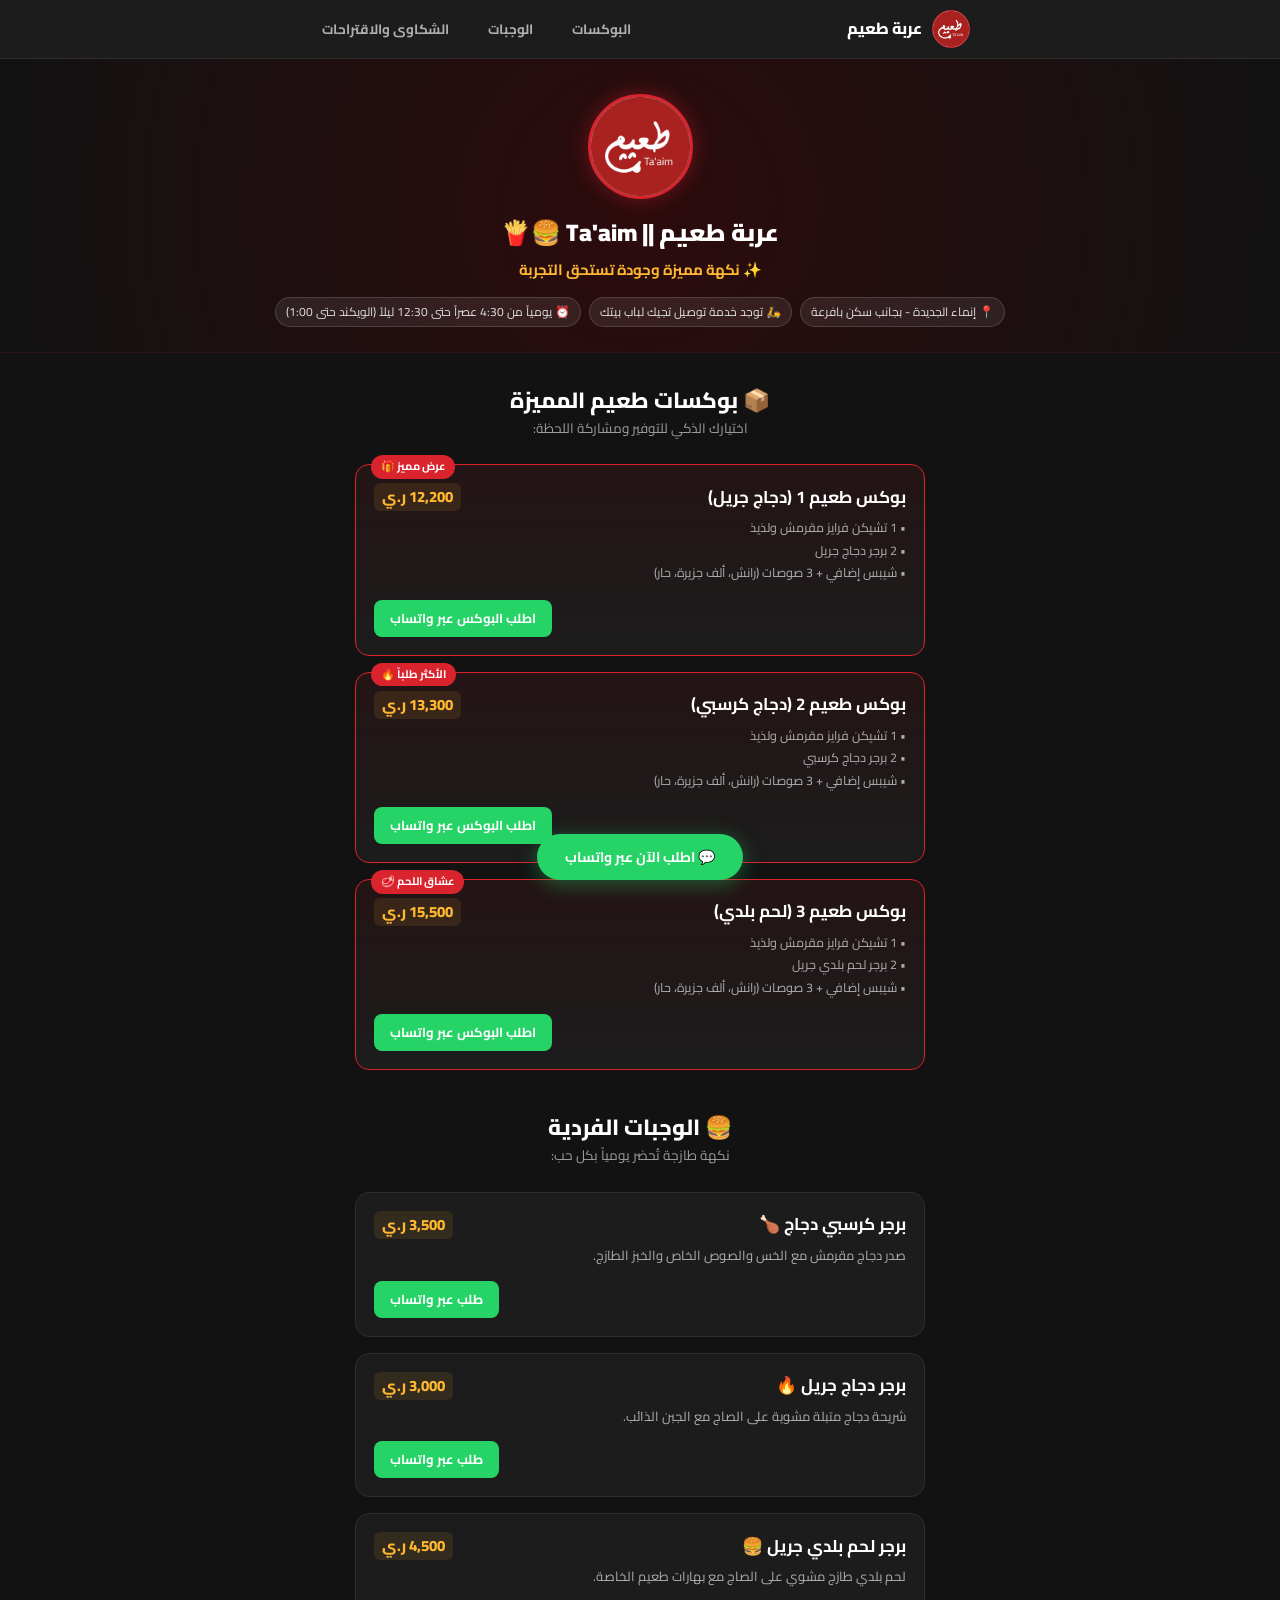
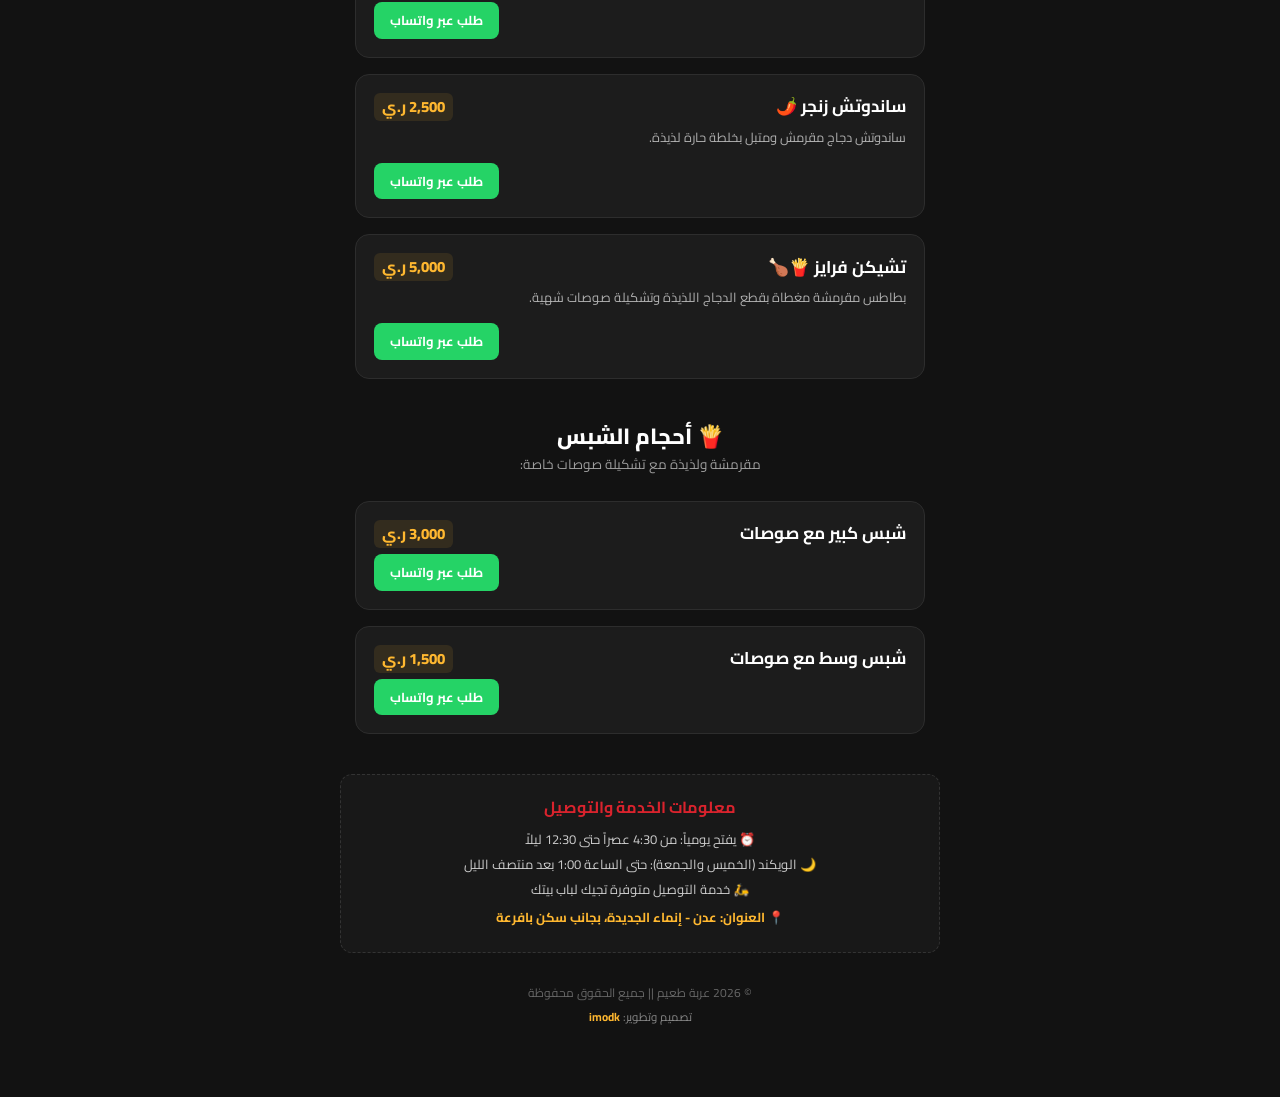
==== index.html @ 8aa65769 "Add files via upload" ====
<!DOCTYPE html>
<html dir="rtl" lang="ar">
<head>
    <meta charset="UTF-8">
    <meta name="viewport" content="width=device-width, initial-scale=1.0">
    <title>منيو عربة طعيم || Ta'aim</title>
    <link rel="preconnect" href="https://fonts.googleapis.com">
    <link rel="preconnect" href="https://fonts.gstatic.com" crossorigin>
    <link href="https://fonts.googleapis.com/css2?family=Cairo:wght@400;600;700;800;900&display=swap" rel="stylesheet">
    <link rel="stylesheet" href="ta'aim.css">
</head>
<body>

    <nav class="navbar">
        <div class="nav-container">
            <div class="brand">
                <img src="taaim.jpeg" alt="شعار عربة طعيم" class="nav-logo">
                <span class="brand-name">عربة طعيم</span>
            </div>
            <ul class="nav-links">
                <li><a href="#boxes">البوكسات</a></li>
                <li><a href="#meals">الوجبات</a></li>
                <li><a href="feedback.html">الشكاوى والاقتراحات</a></li>
            </ul>
        </div>
    </nav>

    <header class="header">
        <div class="logo-box">
            <img src="taaim.jpeg" alt="شعار عربة طعيم" class="logo">
        </div>
        <h1>عربة طعيم || Ta'aim 🍔🍟</h1>
        <p class="slogan">✨ نكهة مميزة وجودة تستحق التجربة</p>

        <div class="info-badges">
            <span class="badge">📍 إنماء الجديدة - بجانب سكن بافرعة</span>
            <span class="badge">🛵 توجد خدمة توصيل تجيك لباب بيتك</span>
            <span class="badge">⏰ يومياً من 4:30 عصراً حتى 12:30 ليلاً (الويكند حتى 1:00)</span>
        </div>
    </header>

    <main class="menu-container">

        <section id="boxes">
            <h2 class="menu-title">📦 بوكسات طعيم المميزة</h2>
            <p class="menu-subtitle">اختيارك الذكي للتوفير ومشاركة اللحظة:</p>

            <div class="food-card featured">
                <div class="card-badge">عرض مميز 🎁</div>
                <div class="food-info">
                    <div class="food-header">
                        <h3>بوكس طعيم 1 (دجاج جريل)</h3>
                        <span class="price">12,200 ر.ي</span>
                    </div>
                    <p class="box-items">
                        • 1 تشيكن فرايز مقرمش ولذيذ<br>
                        • 2 برجر دجاج جريل<br>
                        • شيبس إضافي + 3 صوصات (رانش، ألف جزيرة، حار)
                    </p>
                    <div class="card-bottom">
                        <a href="https://wa.me/967773941294?text=السلام%20عليكم،%20حاب%20اطلب%20بوكس%20طعيم%201" target="_blank" class="btn-order">
                            اطلب البوكس عبر واتساب
                        </a>
                    </div>
                </div>
            </div>

            <div class="food-card featured">
                <div class="card-badge">الأكثر طلباً 🔥</div>
                <div class="food-info">
                    <div class="food-header">
                        <h3>بوكس طعيم 2 (دجاج كرسبي)</h3>
                        <span class="price">13,300 ر.ي</span>
                    </div>
                    <p class="box-items">
                        • 1 تشيكن فرايز مقرمش ولذيذ<br>
                        • 2 برجر دجاج كرسبي<br>
                        • شيبس إضافي + 3 صوصات (رانش، ألف جزيرة، حار)
                    </p>
                    <div class="card-bottom">
                        <a href="https://wa.me/967773941294?text=السلام%20عليكم،%20حاب%20اطلب%20بوكس%20طعيم%202" target="_blank" class="btn-order">
                            اطلب البوكس عبر واتساب
                        </a>
                    </div>
                </div>
            </div>

            <div class="food-card featured">
                <div class="card-badge">عشاق اللحم 🥩</div>
                <div class="food-info">
                    <div class="food-header">
                        <h3>بوكس طعيم 3 (لحم بلدي)</h3>
                        <span class="price">15,500 ر.ي</span>
                    </div>
                    <p class="box-items">
                        • 1 تشيكن فرايز مقرمش ولذيذ<br>
                        • 2 برجر لحم بلدي جريل<br>
                        • شيبس إضافي + 3 صوصات (رانش، ألف جزيرة، حار)
                    </p>
                    <div class="card-bottom">
                        <a href="https://wa.me/967773941294?text=السلام%20عليكم،%20حاب%20اطلب%20بوكس%20طعيم%203" target="_blank" class="btn-order">
                            اطلب البوكس عبر واتساب
                        </a>
                    </div>
                </div>
            </div>
        </section>

        <section id="meals" style="margin-top: 40px;">
            <h2 class="menu-title">🍔 الوجبات الفردية</h2>
            <p class="menu-subtitle">نكهة طازجة تُحضر يومياً بكل حب:</p>

            <div class="food-card">
                <div class="food-info">
                    <div class="food-header">
                        <h3>برجر كرسبي دجاج 🍗</h3>
                        <span class="price">3,500 ر.ي</span>
                    </div>
                    <p>صدر دجاج مقرمش مع الخس والصوص الخاص والخبز الطازج.</p>
                    <div class="card-bottom">
                        <a href="https://wa.me/967773941294?text=السلام%20عليكم،%20حاب%20اطلب%20برجر%20كرسبي%20دجاج" target="_blank" class="btn-order">
                            طلب عبر واتساب
                        </a>
                    </div>
                </div>
            </div>

            <div class="food-card">
                <div class="food-info">
                    <div class="food-header">
                        <h3>برجر دجاج جريل 🔥</h3>
                        <span class="price">3,000 ر.ي</span>
                    </div>
                    <p>شريحة دجاج متبلة مشوية على الصاج مع الجبن الذائب.</p>
                    <div class="card-bottom">
                        <a href="https://wa.me/967773941294?text=السلام%20عليكم،%20حاب%20اطلب%20برجر%20دجاج%20جريل" target="_blank" class="btn-order">
                            طلب عبر واتساب
                        </a>
                    </div>
                </div>
            </div>

            <div class="food-card">
                <div class="food-info">
                    <div class="food-header">
                        <h3>برجر لحم بلدي جريل 🍔</h3>
                        <span class="price">4,500 ر.ي</span>
                    </div>
                    <p>لحم بلدي طازج مشوي على الصاج مع بهارات طعيم الخاصة.</p>
                    <div class="card-bottom">
                        <a href="https://wa.me/967773941294?text=السلام%20عليكم،%20حاب%20اطلب%20برجر%20لحم%20بلدي%20جريل" target="_blank" class="btn-order">
                            طلب عبر واتساب
                        </a>
                    </div>
                </div>
            </div>

            <div class="food-card">
                <div class="food-info">
                    <div class="food-header">
                        <h3>ساندوتش زنجر 🌶️</h3>
                        <span class="price">2,500 ر.ي</span>
                    </div>
                    <p>ساندوتش دجاج مقرمش ومتبل بخلطة حارة لذيذة.</p>
                    <div class="card-bottom">
                        <a href="https://wa.me/967773941294?text=السلام%20عليكم،%20حاب%20اطلب%20ساندوتش%20زنجر" target="_blank" class="btn-order">
                            طلب عبر واتساب
                        </a>
                    </div>
                </div>
            </div>

            <div class="food-card">
                <div class="food-info">
                    <div class="food-header">
                        <h3>تشيكن فرايز 🍟🍗</h3>
                        <span class="price">5,000 ر.ي</span>
                    </div>
                    <p>بطاطس مقرمشة مغطاة بقطع الدجاج اللذيذة وتشكيلة صوصات شهية.</p>
                    <div class="card-bottom">
                        <a href="https://wa.me/967773941294?text=السلام%20عليكم،%20حاب%20اطلب%20تشيكن%20فرايز" target="_blank" class="btn-order">
                            طلب عبر واتساب
                        </a>
                    </div>
                </div>
            </div>
        </section>

        <section id="fries" style="margin-top: 40px;">
            <h2 class="menu-title">🍟 أحجام الشبس</h2>
            <p class="menu-subtitle">مقرمشة ولذيذة مع تشكيلة صوصات خاصة:</p>

            <div class="food-card">
                <div class="food-info">
                    <div class="food-header">
                        <h3>شبس كبير مع صوصات</h3>
                        <span class="price">3,000 ر.ي</span>
                    </div>
                    <div class="card-bottom">
                        <a href="https://wa.me/967773941294?text=السلام%20عليكم،%20حاب%20اطلب%20شبس%20كبير%20مع%20صوصات" target="_blank" class="btn-order">
                            طلب عبر واتساب
                        </a>
                    </div>
                </div>
            </div>

            <div class="food-card">
                <div class="food-info">
                    <div class="food-header">
                        <h3>شبس وسط مع صوصات</h3>
                        <span class="price">1,500 ر.ي</span>
                    </div>
                    <div class="card-bottom">
                        <a href="https://wa.me/967773941294?text=السلام%20عليكم،%20حاب%20اطلب%20شبس%20وسط%20مع%20صوصات" target="_blank" class="btn-order">
                            طلب عبر واتساب
                        </a>
                    </div>
                </div>
            </div>
        </section>

    </main>

    <section class="timing-section">
        <h3>معلومات الخدمة والتوصيل</h3>
        <p>⏰ يفتح يومياً: من 4:30 عصراً حتى 12:30 ليلاً</p>
        <p>🌙 الويكند (الخميس والجمعة): حتى الساعة 1:00 بعد منتصف الليل</p>
        <p>🛵 خدمة التوصيل متوفرة تجيك لباب بيتك</p>
        <p class="location-txt">📍 العنوان: عدن - إنماء الجديدة، بجانب سكن بافرعة</p>
    </section>

    <footer>
        <p>© 2026 عربة طعيم || جميع الحقوق محفوظة</p>
        <p class="dev-credits">
            تصميم وتطوير: <a href="https://i-modk.github.io/my-website/" target="_blank">imodk</a>
        </p>
    </footer>

    <a href="https://wa.me/967773941294?text=السلام%20عليكم%20عربة%20طعيم،%20حاب%20اطلب" class="floating-btn" target="_blank">
        💬 اطلب الآن عبر واتساب
    </a>

</body>
</html>
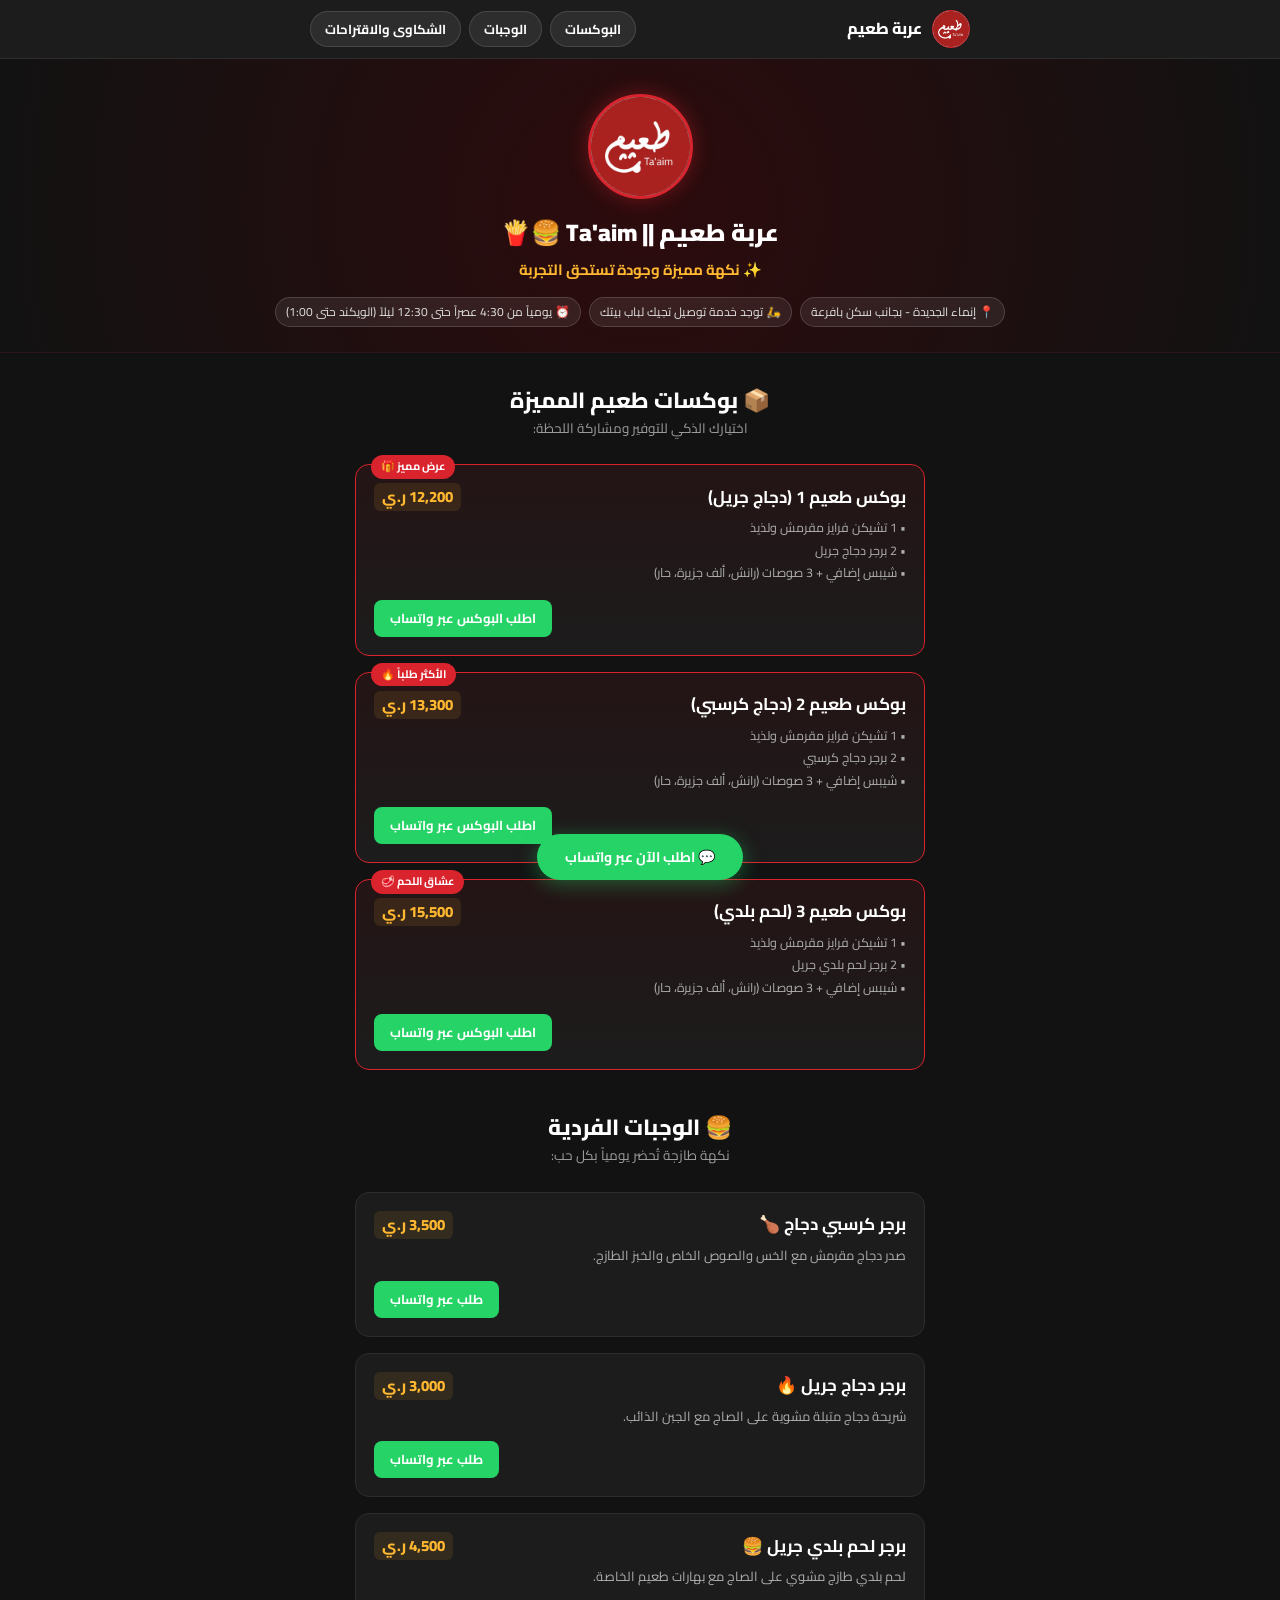
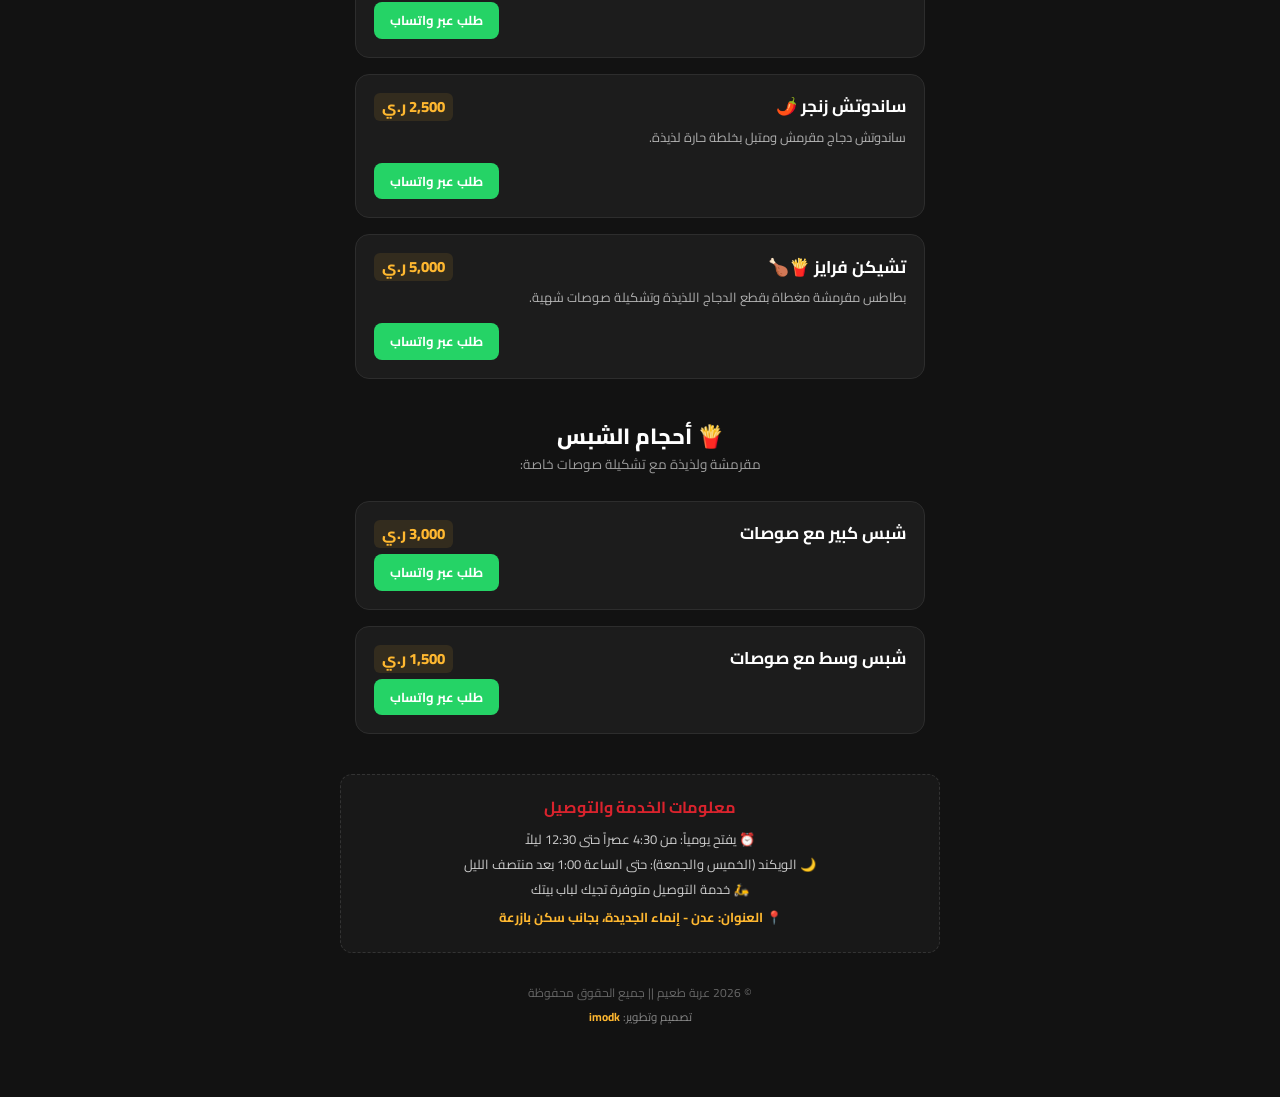
==== commit f919086a: "Update index.html" ====
--- a/index.html
+++ b/index.html
@@ -226,7 +226,7 @@
         <p>⏰ يفتح يومياً: من 4:30 عصراً حتى 12:30 ليلاً</p>
         <p>🌙 الويكند (الخميس والجمعة): حتى الساعة 1:00 بعد منتصف الليل</p>
         <p>🛵 خدمة التوصيل متوفرة تجيك لباب بيتك</p>
-        <p class="location-txt">📍 العنوان: عدن - إنماء الجديدة، بجانب سكن بافرعة</p>
+        <p class="location-txt">📍 العنوان: عدن - إنماء الجديدة، بجانب سكن بازرعة</p>
     </section>
 
     <footer>
@@ -241,4 +241,4 @@
     </a>
 
 </body>
-</html>+</html>
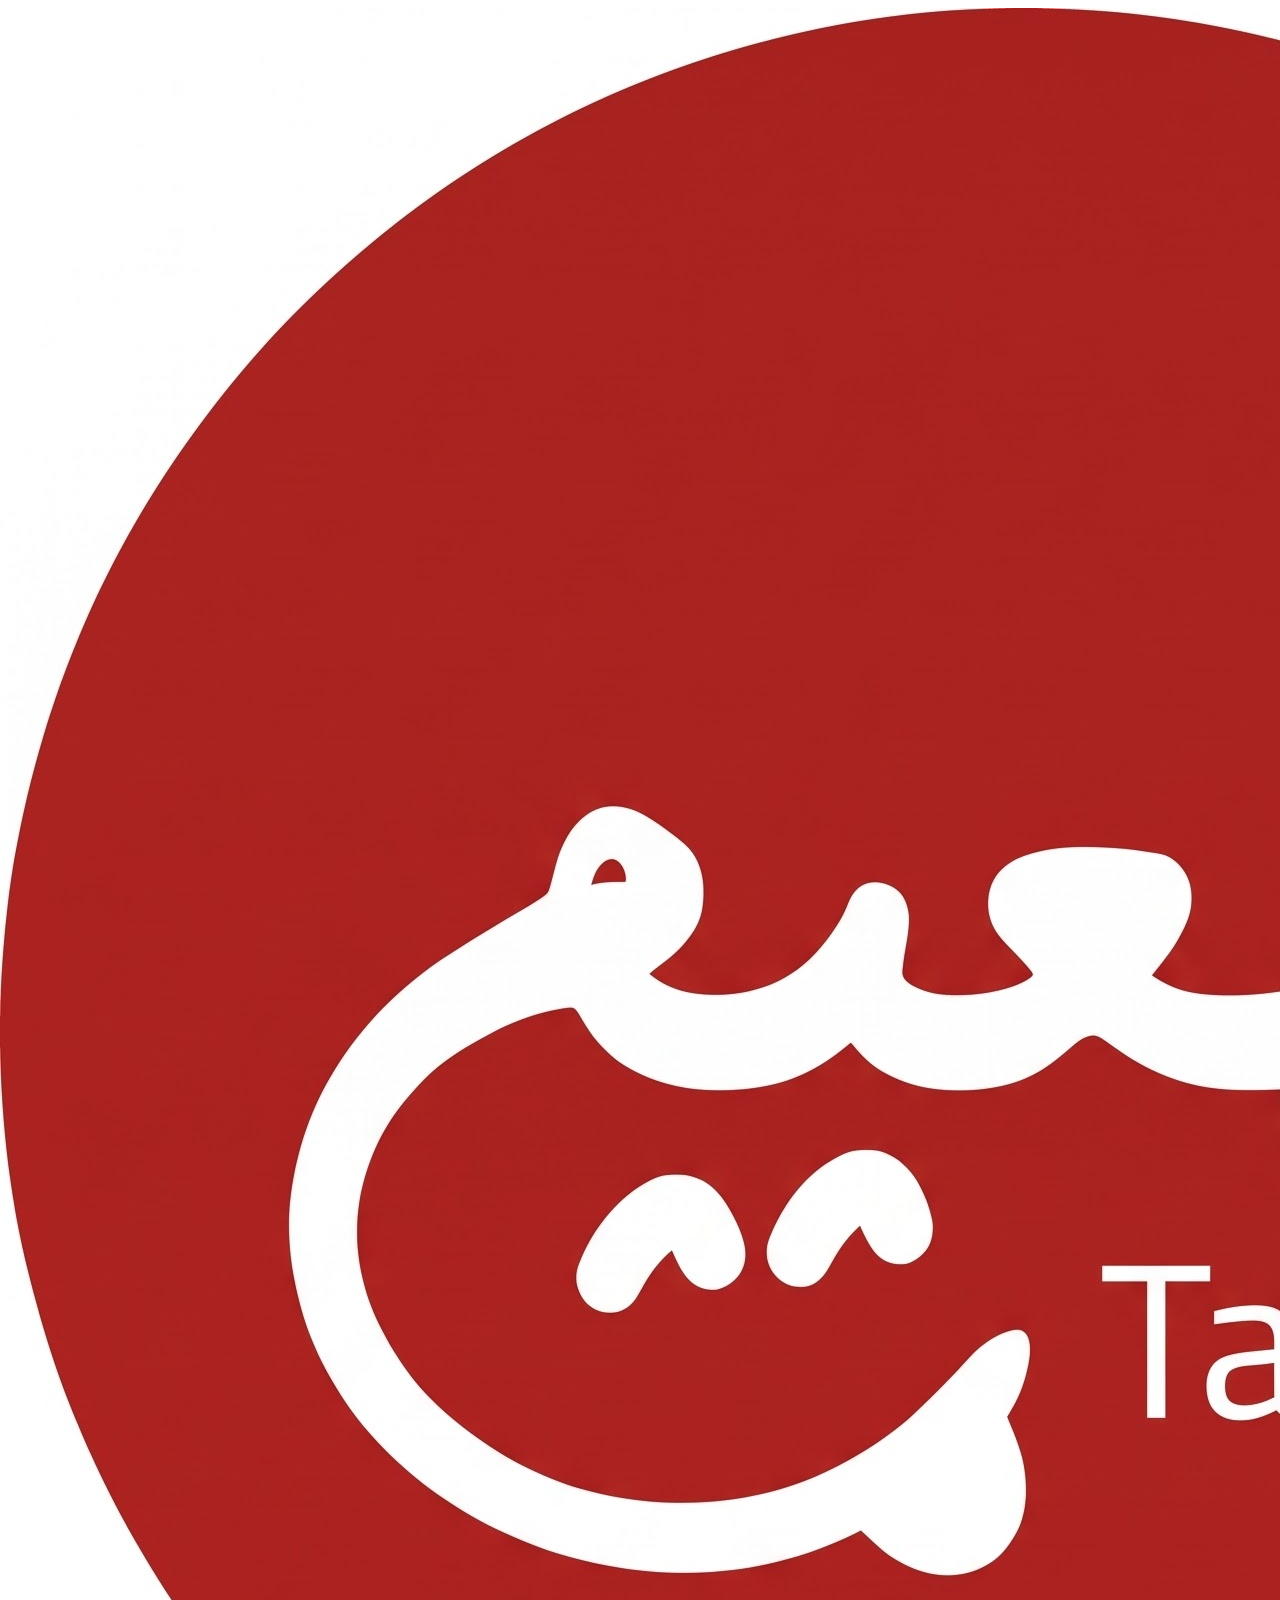
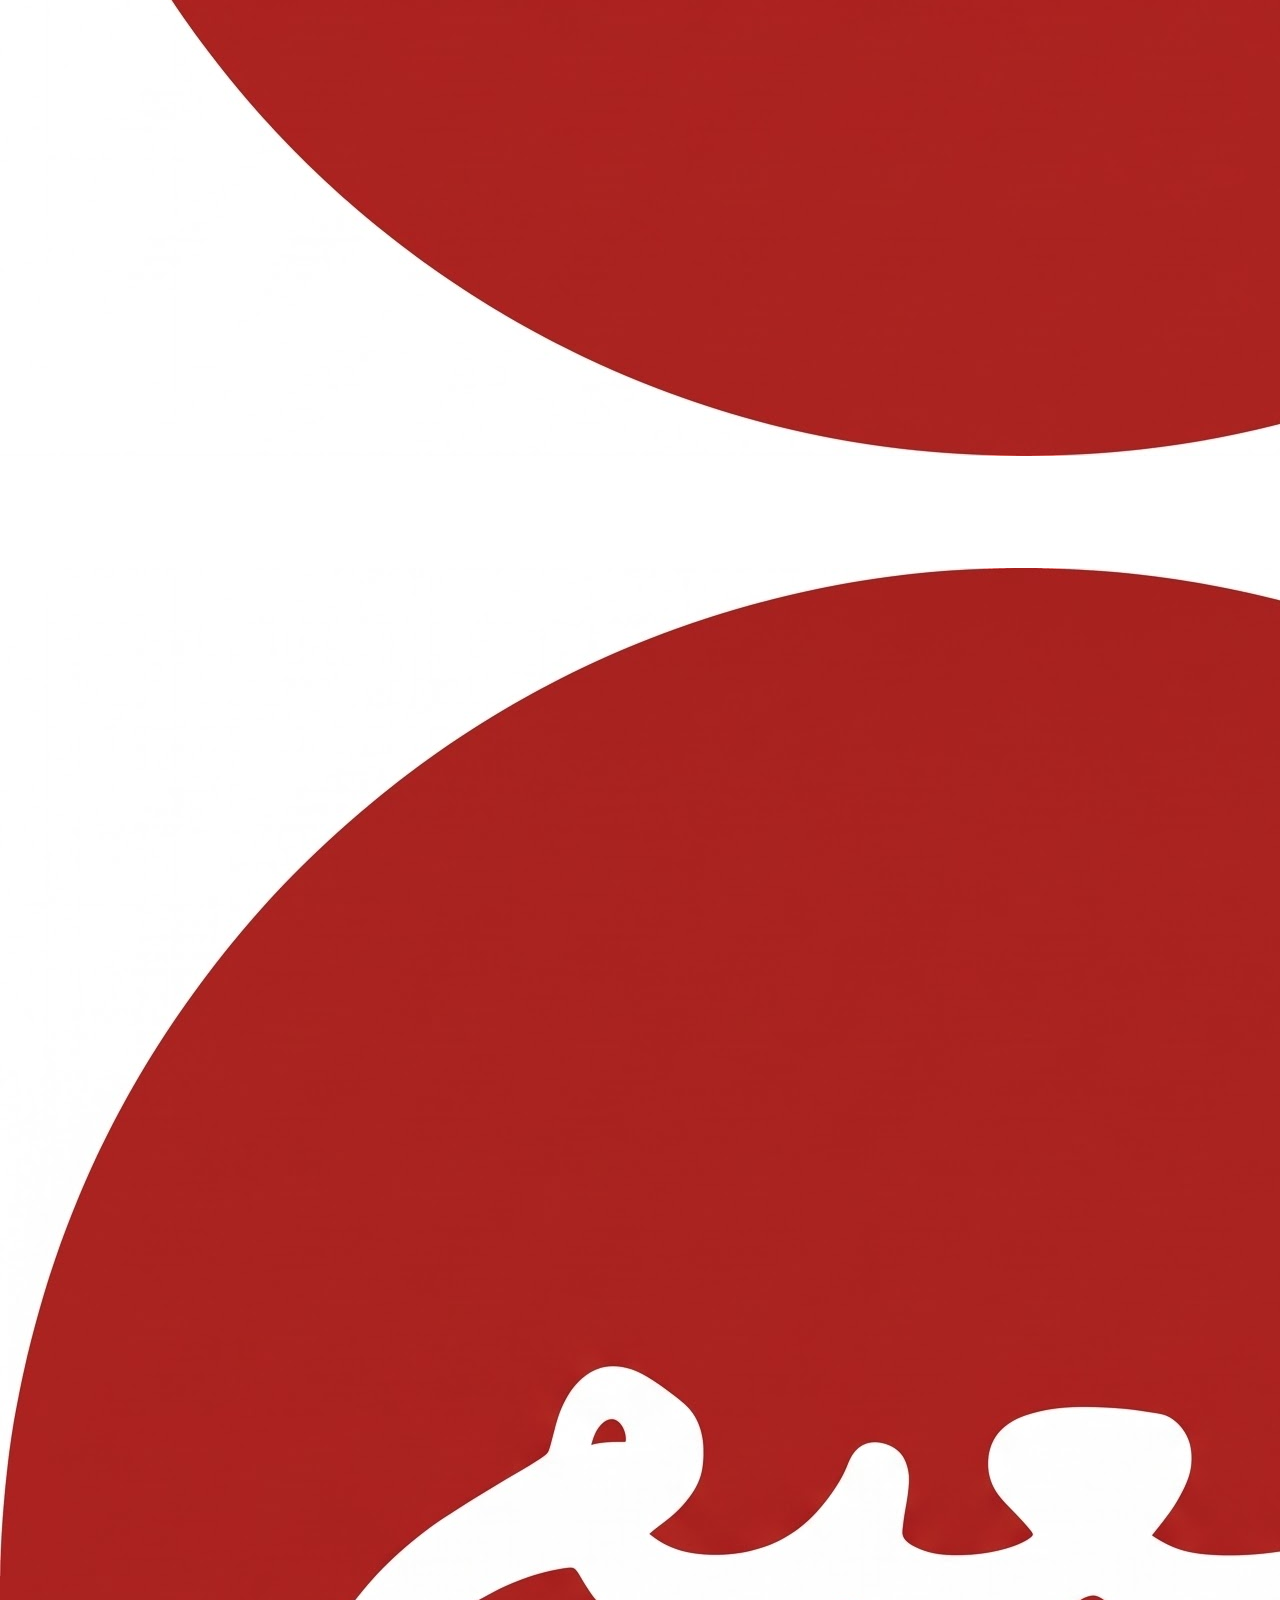
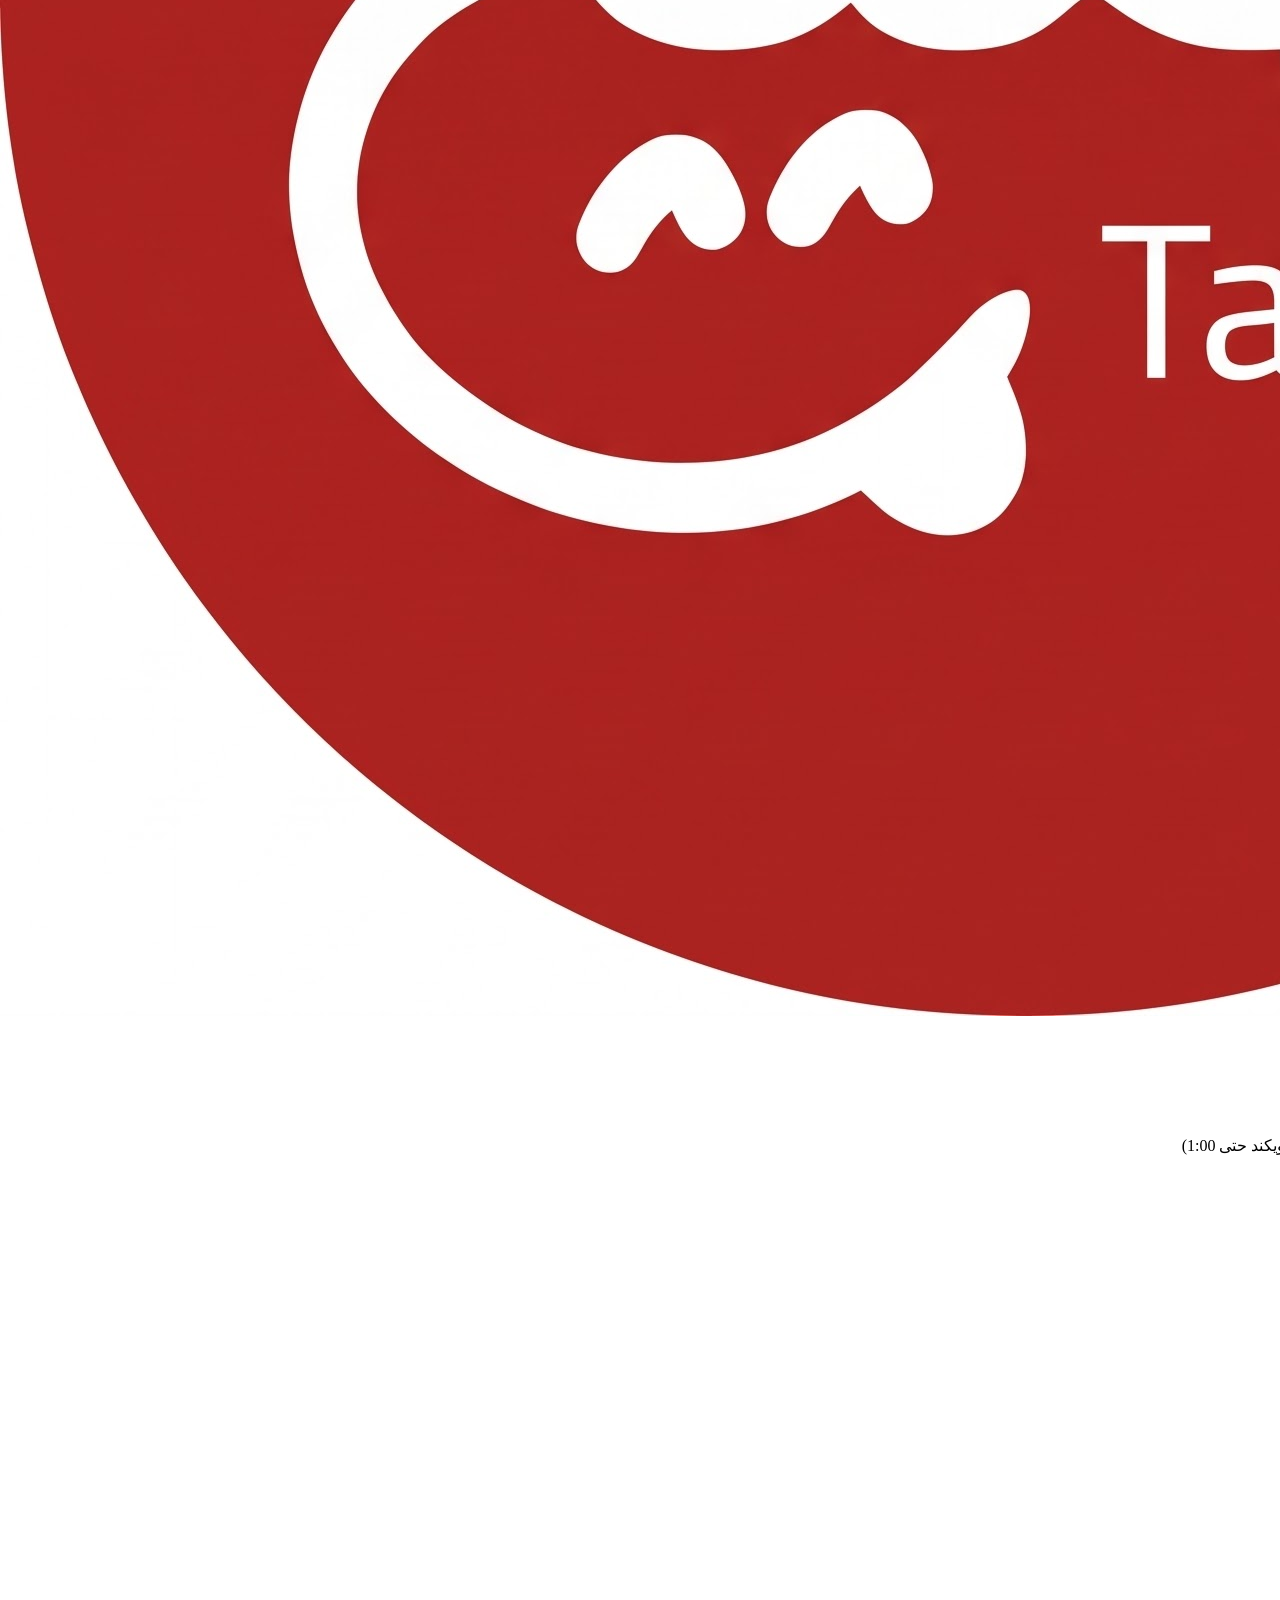
==== commit 5c75d194: "Update index.html" ====
--- a/index.html
+++ b/index.html
@@ -3,11 +3,17 @@
 <head>
     <meta charset="UTF-8">
     <meta name="viewport" content="width=device-width, initial-scale=1.0">
-    <title>منيو عربة طعيم || Ta'aim</title>
+
+    <title>منيو عربة طعيم عدن || Ta'aim Menu - الأسعار والطلب عبر واتساب</title>
+    
+    <meta name="keywords" content="طعيم, عربة طعيم, منيو طعيم, طعيم عدن, برجر طعيم, وجبات طعيم انماء, مطاعم عدن">
+
+    <meta name="description" content="تصفح منيو وأسعار عربة طعيم في إنماء عدن. بوكسات طعيم المميزة، برجر اللحم والدجاج، وخدمة التوصيل والطلب المباشر عبر واتساب.">
+
     <link rel="preconnect" href="https://fonts.googleapis.com">
     <link rel="preconnect" href="https://fonts.gstatic.com" crossorigin>
     <link href="https://fonts.googleapis.com/css2?family=Cairo:wght@400;600;700;800;900&display=swap" rel="stylesheet">
-    <link rel="stylesheet" href="ta'aim.css">
+    <link rel="stylesheet" href="style.css">
 </head>
 <body>
 
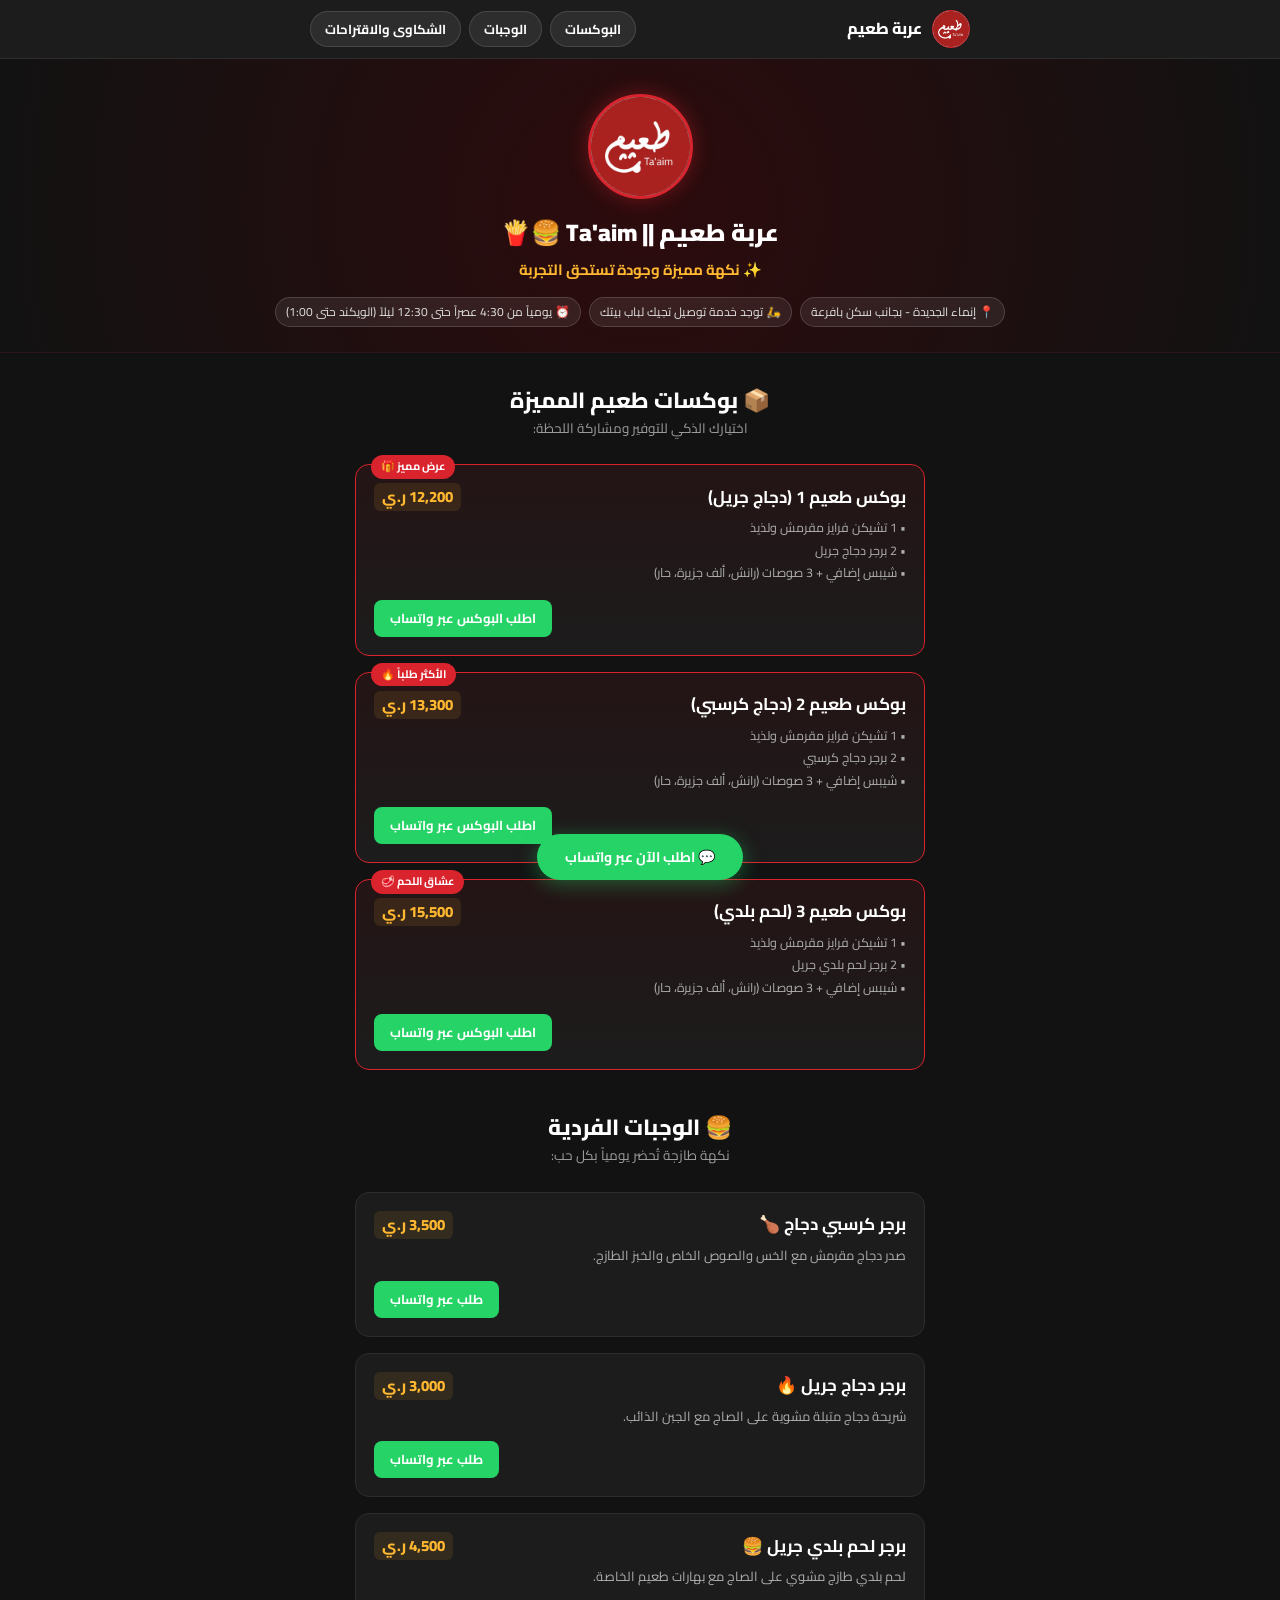
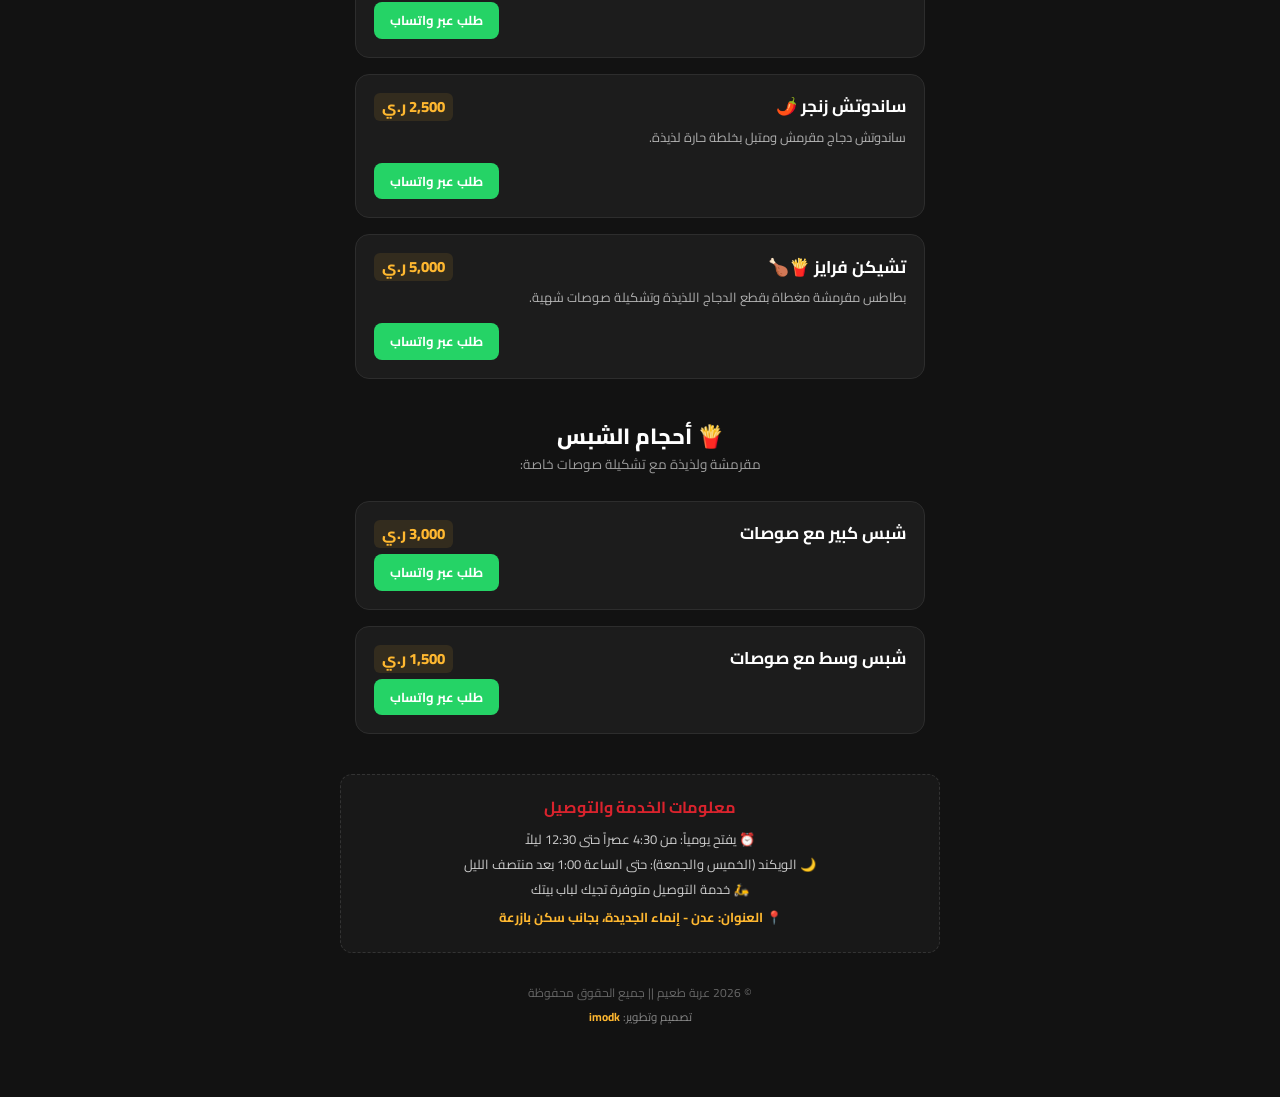
==== commit 2770bc67: "Update index.html" ====
--- a/index.html
+++ b/index.html
@@ -13,7 +13,7 @@
     <link rel="preconnect" href="https://fonts.googleapis.com">
     <link rel="preconnect" href="https://fonts.gstatic.com" crossorigin>
     <link href="https://fonts.googleapis.com/css2?family=Cairo:wght@400;600;700;800;900&display=swap" rel="stylesheet">
-    <link rel="stylesheet" href="style.css">
+    <link rel="stylesheet" href="ta'aim.css">
 </head>
 <body>
 
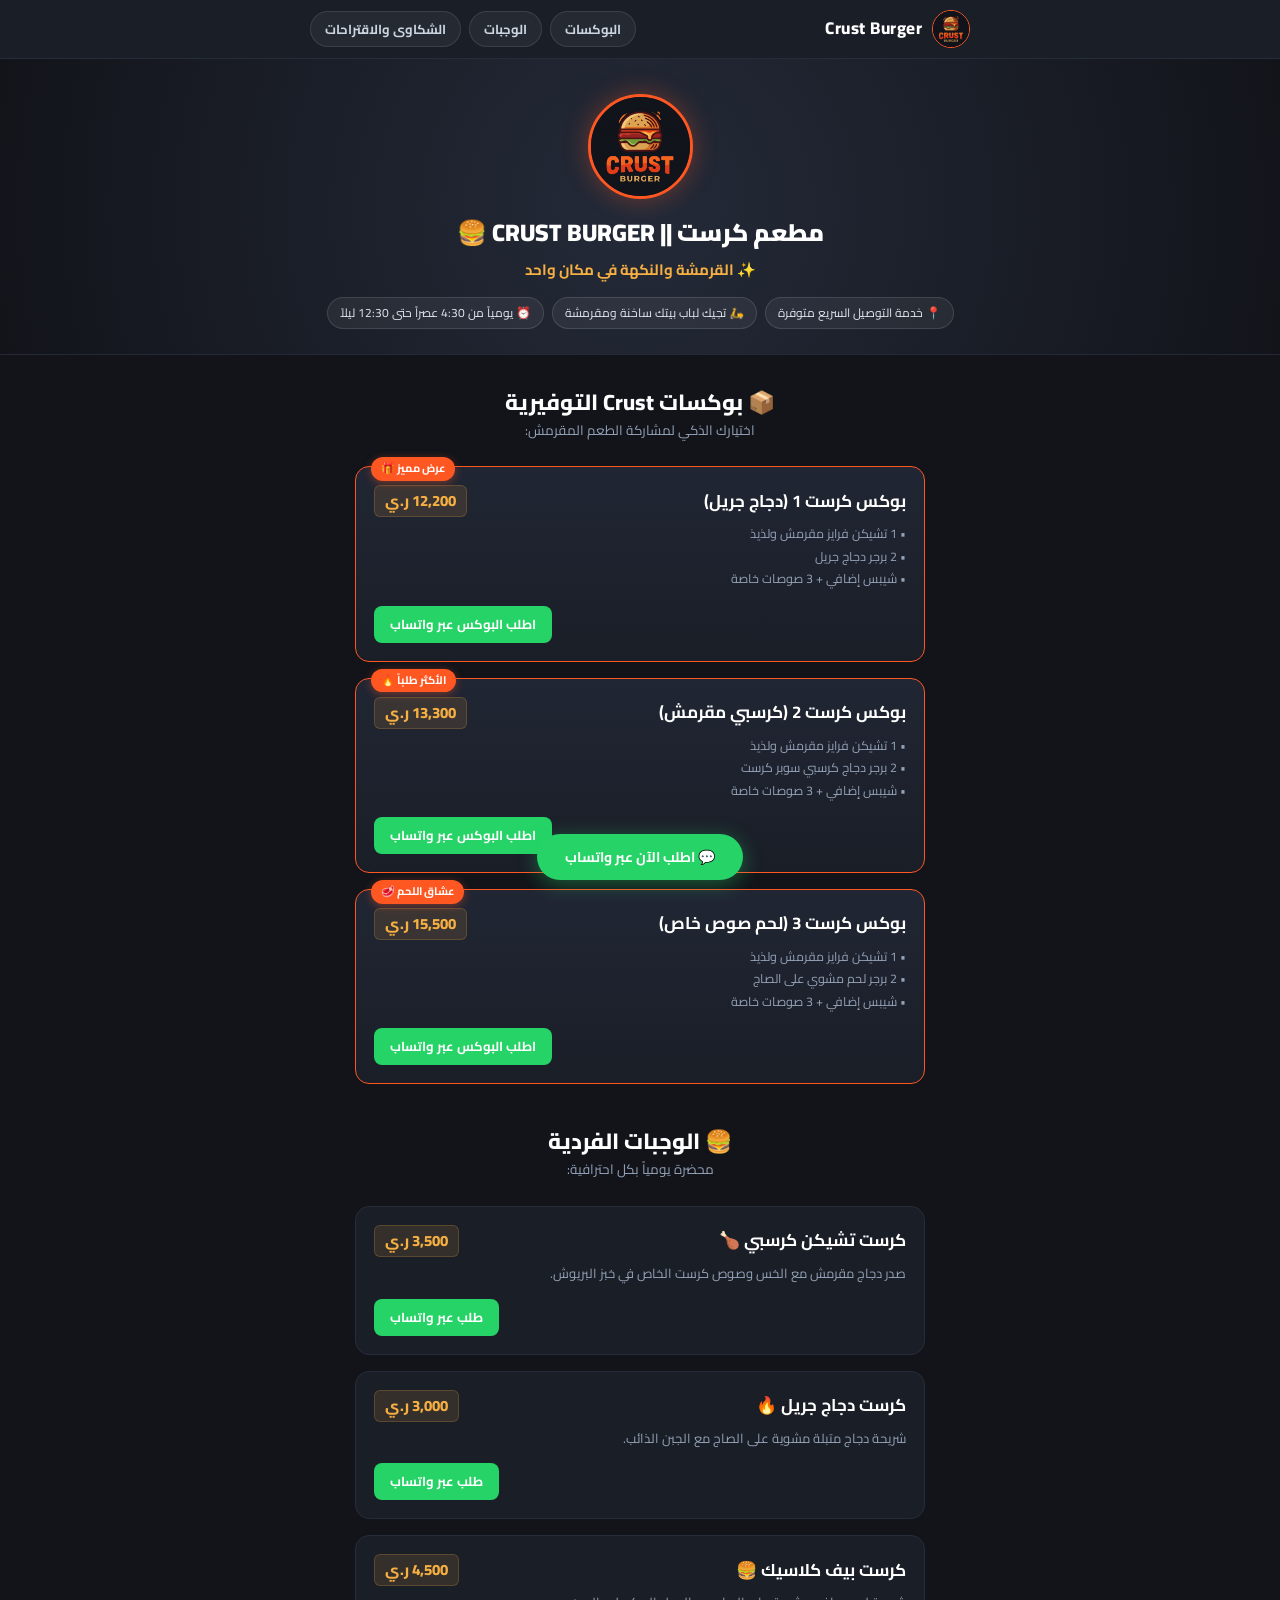
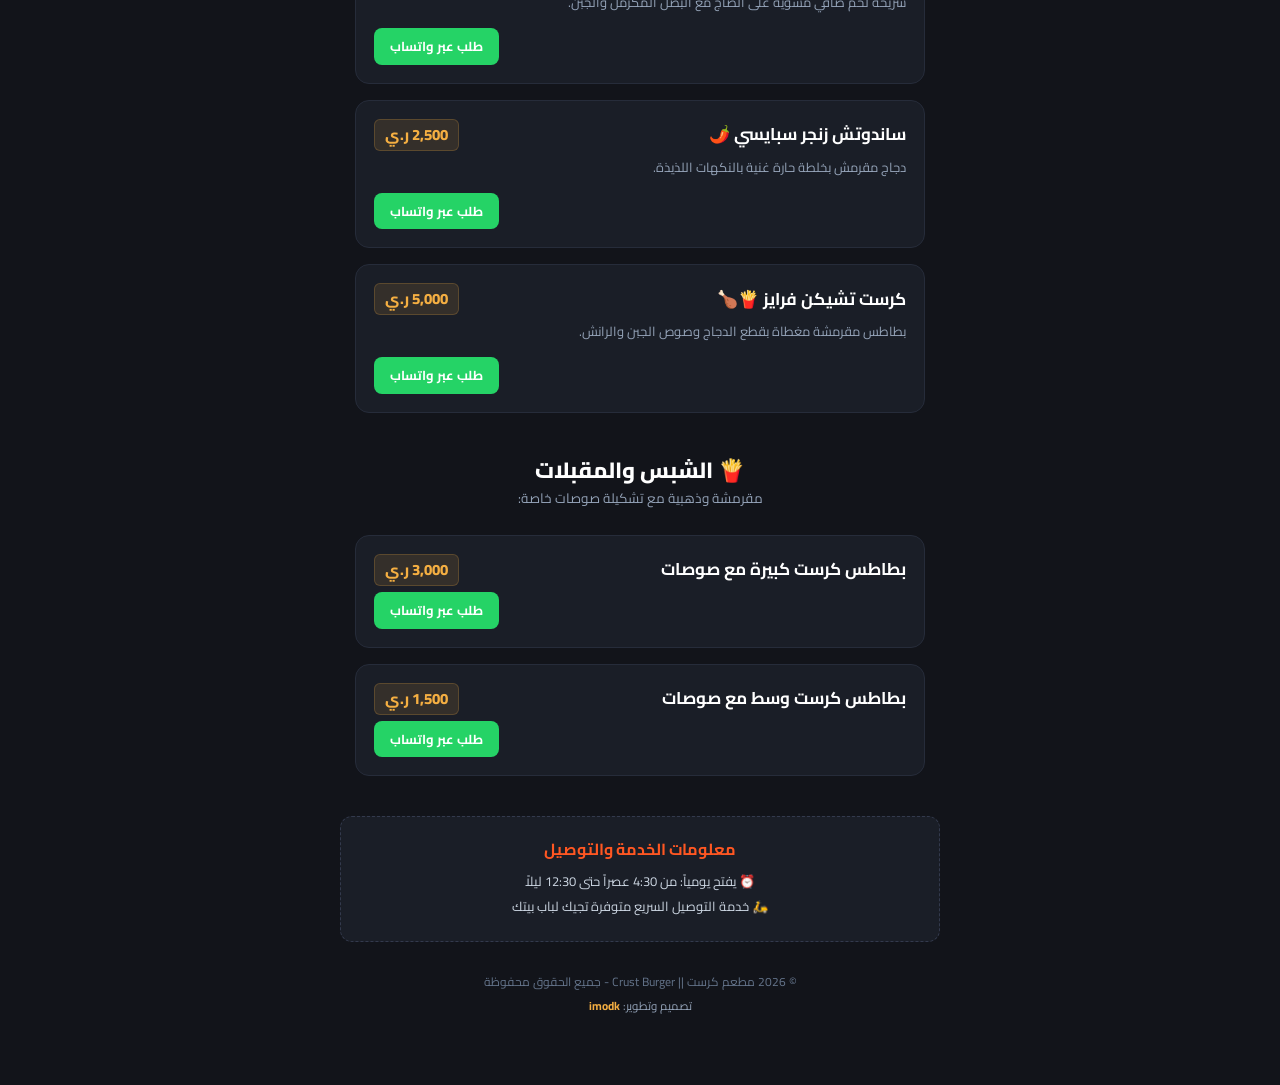
==== commit 77b036a1: "Add files via upload" ====
--- a/index.html
+++ b/index.html
@@ -3,13 +3,7 @@
 <head>
     <meta charset="UTF-8">
     <meta name="viewport" content="width=device-width, initial-scale=1.0">
-
-    <title>منيو عربة طعيم عدن || Ta'aim Menu - الأسعار والطلب عبر واتساب</title>
-    
-    <meta name="keywords" content="طعيم, عربة طعيم, منيو طعيم, طعيم عدن, برجر طعيم, وجبات طعيم انماء, مطاعم عدن">
-
-    <meta name="description" content="تصفح منيو وأسعار عربة طعيم في إنماء عدن. بوكسات طعيم المميزة، برجر اللحم والدجاج، وخدمة التوصيل والطلب المباشر عبر واتساب.">
-
+    <title>مطعم كرست برجر || Crust Burger</title>
     <link rel="preconnect" href="https://fonts.googleapis.com">
     <link rel="preconnect" href="https://fonts.gstatic.com" crossorigin>
     <link href="https://fonts.googleapis.com/css2?family=Cairo:wght@400;600;700;800;900&display=swap" rel="stylesheet">
@@ -20,8 +14,8 @@
     <nav class="navbar">
         <div class="nav-container">
             <div class="brand">
-                <img src="taaim.jpeg" alt="شعار عربة طعيم" class="nav-logo">
-                <span class="brand-name">عربة طعيم</span>
+                <img src="crust.jpeg" alt="شعار كرست برجر" class="nav-logo">
+                <span class="brand-name">Crust Burger</span>
             </div>
             <ul class="nav-links">
                 <li><a href="#boxes">البوكسات</a></li>
@@ -33,38 +27,38 @@
 
     <header class="header">
         <div class="logo-box">
-            <img src="taaim.jpeg" alt="شعار عربة طعيم" class="logo">
+            <img src="crust.jpeg" alt="شعار كرست برجر" class="logo">
         </div>
-        <h1>عربة طعيم || Ta'aim 🍔🍟</h1>
-        <p class="slogan">✨ نكهة مميزة وجودة تستحق التجربة</p>
+        <h1>مطعم كرست || CRUST BURGER 🍔</h1>
+        <p class="slogan">✨ القرمشة والنكهة في مكان واحد</p>
 
         <div class="info-badges">
-            <span class="badge">📍 إنماء الجديدة - بجانب سكن بافرعة</span>
-            <span class="badge">🛵 توجد خدمة توصيل تجيك لباب بيتك</span>
-            <span class="badge">⏰ يومياً من 4:30 عصراً حتى 12:30 ليلاً (الويكند حتى 1:00)</span>
+            <span class="badge">📍 خدمة التوصيل السريع متوفرة</span>
+            <span class="badge">🛵 تجيك لباب بيتك ساخنة ومقرمشة</span>
+            <span class="badge">⏰ يومياً من 4:30 عصراً حتى 12:30 ليلاً</span>
         </div>
     </header>
 
     <main class="menu-container">
 
         <section id="boxes">
-            <h2 class="menu-title">📦 بوكسات طعيم المميزة</h2>
-            <p class="menu-subtitle">اختيارك الذكي للتوفير ومشاركة اللحظة:</p>
+            <h2 class="menu-title">📦 بوكسات Crust التوفيرية</h2>
+            <p class="menu-subtitle">اختيارك الذكي لمشاركة الطعم المقرمش:</p>
 
             <div class="food-card featured">
                 <div class="card-badge">عرض مميز 🎁</div>
                 <div class="food-info">
                     <div class="food-header">
-                        <h3>بوكس طعيم 1 (دجاج جريل)</h3>
+                        <h3>بوكس كرست 1 (دجاج جريل)</h3>
                         <span class="price">12,200 ر.ي</span>
                     </div>
                     <p class="box-items">
                         • 1 تشيكن فرايز مقرمش ولذيذ<br>
                         • 2 برجر دجاج جريل<br>
-                        • شيبس إضافي + 3 صوصات (رانش، ألف جزيرة، حار)
+                        • شيبس إضافي + 3 صوصات خاصة
                     </p>
                     <div class="card-bottom">
-                        <a href="https://wa.me/967773941294?text=السلام%20عليكم،%20حاب%20اطلب%20بوكس%20طعيم%201" target="_blank" class="btn-order">
+                        <a href="https://wa.me/966553062248?text=السلام%20عليكم،%20حاب%20اطلب%20بوكس%20كرست%201" target="_blank" class="btn-order">
                             اطلب البوكس عبر واتساب
                         </a>
                     </div>
@@ -75,16 +69,16 @@
                 <div class="card-badge">الأكثر طلباً 🔥</div>
                 <div class="food-info">
                     <div class="food-header">
-                        <h3>بوكس طعيم 2 (دجاج كرسبي)</h3>
+                        <h3>بوكس كرست 2 (كرسبي مقرمش)</h3>
                         <span class="price">13,300 ر.ي</span>
                     </div>
                     <p class="box-items">
                         • 1 تشيكن فرايز مقرمش ولذيذ<br>
-                        • 2 برجر دجاج كرسبي<br>
-                        • شيبس إضافي + 3 صوصات (رانش، ألف جزيرة، حار)
+                        • 2 برجر دجاج كرسبي سوبر كرست<br>
+                        • شيبس إضافي + 3 صوصات خاصة
                     </p>
                     <div class="card-bottom">
-                        <a href="https://wa.me/967773941294?text=السلام%20عليكم،%20حاب%20اطلب%20بوكس%20طعيم%202" target="_blank" class="btn-order">
+                        <a href="https://wa.me/966553062248?text=السلام%20عليكم،%20حاب%20اطلب%20بوكس%20كرست%202" target="_blank" class="btn-order">
                             اطلب البوكس عبر واتساب
                         </a>
                     </div>
@@ -95,16 +89,16 @@
                 <div class="card-badge">عشاق اللحم 🥩</div>
                 <div class="food-info">
                     <div class="food-header">
-                        <h3>بوكس طعيم 3 (لحم بلدي)</h3>
+                        <h3>بوكس كرست 3 (لحم صوص خاص)</h3>
                         <span class="price">15,500 ر.ي</span>
                     </div>
                     <p class="box-items">
                         • 1 تشيكن فرايز مقرمش ولذيذ<br>
-                        • 2 برجر لحم بلدي جريل<br>
-                        • شيبس إضافي + 3 صوصات (رانش، ألف جزيرة، حار)
+                        • 2 برجر لحم مشوي على الصاج<br>
+                        • شيبس إضافي + 3 صوصات خاصة
                     </p>
                     <div class="card-bottom">
-                        <a href="https://wa.me/967773941294?text=السلام%20عليكم،%20حاب%20اطلب%20بوكس%20طعيم%203" target="_blank" class="btn-order">
+                        <a href="https://wa.me/966553062248?text=السلام%20عليكم،%20حاب%20اطلب%20بوكس%20كرست%203" target="_blank" class="btn-order">
                             اطلب البوكس عبر واتساب
                         </a>
                     </div>
@@ -114,77 +108,77 @@
 
         <section id="meals" style="margin-top: 40px;">
             <h2 class="menu-title">🍔 الوجبات الفردية</h2>
-            <p class="menu-subtitle">نكهة طازجة تُحضر يومياً بكل حب:</p>
-
-            <div class="food-card">
-                <div class="food-info">
-                    <div class="food-header">
-                        <h3>برجر كرسبي دجاج 🍗</h3>
+            <p class="menu-subtitle">محضرة يومياً بكل احترافية:</p>
+
+            <div class="food-card">
+                <div class="food-info">
+                    <div class="food-header">
+                        <h3>كرست تشيكن كرسبي 🍗</h3>
                         <span class="price">3,500 ر.ي</span>
                     </div>
-                    <p>صدر دجاج مقرمش مع الخس والصوص الخاص والخبز الطازج.</p>
-                    <div class="card-bottom">
-                        <a href="https://wa.me/967773941294?text=السلام%20عليكم،%20حاب%20اطلب%20برجر%20كرسبي%20دجاج" target="_blank" class="btn-order">
-                            طلب عبر واتساب
-                        </a>
-                    </div>
-                </div>
-            </div>
-
-            <div class="food-card">
-                <div class="food-info">
-                    <div class="food-header">
-                        <h3>برجر دجاج جريل 🔥</h3>
+                    <p>صدر دجاج مقرمش مع الخس وصوص كرست الخاص في خبز البريوش.</p>
+                    <div class="card-bottom">
+                        <a href="https://wa.me/966553062248?text=السلام%20عليكم،%20حاب%20اطلب%20كرست%20تشيكن%20كرسبي" target="_blank" class="btn-order">
+                            طلب عبر واتساب
+                        </a>
+                    </div>
+                </div>
+            </div>
+
+            <div class="food-card">
+                <div class="food-info">
+                    <div class="food-header">
+                        <h3>كرست دجاج جريل 🔥</h3>
                         <span class="price">3,000 ر.ي</span>
                     </div>
                     <p>شريحة دجاج متبلة مشوية على الصاج مع الجبن الذائب.</p>
                     <div class="card-bottom">
-                        <a href="https://wa.me/967773941294?text=السلام%20عليكم،%20حاب%20اطلب%20برجر%20دجاج%20جريل" target="_blank" class="btn-order">
-                            طلب عبر واتساب
-                        </a>
-                    </div>
-                </div>
-            </div>
-
-            <div class="food-card">
-                <div class="food-info">
-                    <div class="food-header">
-                        <h3>برجر لحم بلدي جريل 🍔</h3>
+                        <a href="https://wa.me/966553062248?text=السلام%20عليكم،%20حاب%20اطلب%20كرست%20دجاج%20جريل" target="_blank" class="btn-order">
+                            طلب عبر واتساب
+                        </a>
+                    </div>
+                </div>
+            </div>
+
+            <div class="food-card">
+                <div class="food-info">
+                    <div class="food-header">
+                        <h3>كرست بيف كلاسيك 🍔</h3>
                         <span class="price">4,500 ر.ي</span>
                     </div>
-                    <p>لحم بلدي طازج مشوي على الصاج مع بهارات طعيم الخاصة.</p>
-                    <div class="card-bottom">
-                        <a href="https://wa.me/967773941294?text=السلام%20عليكم،%20حاب%20اطلب%20برجر%20لحم%20بلدي%20جريل" target="_blank" class="btn-order">
-                            طلب عبر واتساب
-                        </a>
-                    </div>
-                </div>
-            </div>
-
-            <div class="food-card">
-                <div class="food-info">
-                    <div class="food-header">
-                        <h3>ساندوتش زنجر 🌶️</h3>
+                    <p>شريحة لحم صافي مشوية على الصاج مع البصل المكرمل والجبن.</p>
+                    <div class="card-bottom">
+                        <a href="https://wa.me/966553062248?text=السلام%20عليكم،%20حاب%20اطلب%20كرست%20بيف%20كلاسيك" target="_blank" class="btn-order">
+                            طلب عبر واتساب
+                        </a>
+                    </div>
+                </div>
+            </div>
+
+            <div class="food-card">
+                <div class="food-info">
+                    <div class="food-header">
+                        <h3>ساندوتش زنجر سبايسي 🌶️</h3>
                         <span class="price">2,500 ر.ي</span>
                     </div>
-                    <p>ساندوتش دجاج مقرمش ومتبل بخلطة حارة لذيذة.</p>
-                    <div class="card-bottom">
-                        <a href="https://wa.me/967773941294?text=السلام%20عليكم،%20حاب%20اطلب%20ساندوتش%20زنجر" target="_blank" class="btn-order">
-                            طلب عبر واتساب
-                        </a>
-                    </div>
-                </div>
-            </div>
-
-            <div class="food-card">
-                <div class="food-info">
-                    <div class="food-header">
-                        <h3>تشيكن فرايز 🍟🍗</h3>
+                    <p>دجاج مقرمش بخلطة حارة غنية بالنكهات اللذيذة.</p>
+                    <div class="card-bottom">
+                        <a href="https://wa.me/966553062248?text=السلام%20عليكم،%20حاب%20اطلب%20ساندوتش%20زنجر%20سبايسي" target="_blank" class="btn-order">
+                            طلب عبر واتساب
+                        </a>
+                    </div>
+                </div>
+            </div>
+
+            <div class="food-card">
+                <div class="food-info">
+                    <div class="food-header">
+                        <h3>كرست تشيكن فرايز 🍟🍗</h3>
                         <span class="price">5,000 ر.ي</span>
                     </div>
-                    <p>بطاطس مقرمشة مغطاة بقطع الدجاج اللذيذة وتشكيلة صوصات شهية.</p>
-                    <div class="card-bottom">
-                        <a href="https://wa.me/967773941294?text=السلام%20عليكم،%20حاب%20اطلب%20تشيكن%20فرايز" target="_blank" class="btn-order">
+                    <p>بطاطس مقرمشة مغطاة بقطع الدجاج وصوص الجبن والرانش.</p>
+                    <div class="card-bottom">
+                        <a href="https://wa.me/966553062248?text=السلام%20عليكم،%20حاب%20اطلب%20كرست%20تشيكن%20فرايز" target="_blank" class="btn-order">
                             طلب عبر واتساب
                         </a>
                     </div>
@@ -193,31 +187,31 @@
         </section>
 
         <section id="fries" style="margin-top: 40px;">
-            <h2 class="menu-title">🍟 أحجام الشبس</h2>
-            <p class="menu-subtitle">مقرمشة ولذيذة مع تشكيلة صوصات خاصة:</p>
-
-            <div class="food-card">
-                <div class="food-info">
-                    <div class="food-header">
-                        <h3>شبس كبير مع صوصات</h3>
+            <h2 class="menu-title">🍟 الشبس والمقبلات</h2>
+            <p class="menu-subtitle">مقرمشة وذهبية مع تشكيلة صوصات خاصة:</p>
+
+            <div class="food-card">
+                <div class="food-info">
+                    <div class="food-header">
+                        <h3>بطاطس كرست كبيرة مع صوصات</h3>
                         <span class="price">3,000 ر.ي</span>
                     </div>
                     <div class="card-bottom">
-                        <a href="https://wa.me/967773941294?text=السلام%20عليكم،%20حاب%20اطلب%20شبس%20كبير%20مع%20صوصات" target="_blank" class="btn-order">
-                            طلب عبر واتساب
-                        </a>
-                    </div>
-                </div>
-            </div>
-
-            <div class="food-card">
-                <div class="food-info">
-                    <div class="food-header">
-                        <h3>شبس وسط مع صوصات</h3>
+                        <a href="https://wa.me/966553062248?text=السلام%20عليكم،%20حاب%20اطلب%20بطاطس%20كرست%20كبيرة" target="_blank" class="btn-order">
+                            طلب عبر واتساب
+                        </a>
+                    </div>
+                </div>
+            </div>
+
+            <div class="food-card">
+                <div class="food-info">
+                    <div class="food-header">
+                        <h3>بطاطس كرست وسط مع صوصات</h3>
                         <span class="price">1,500 ر.ي</span>
                     </div>
                     <div class="card-bottom">
-                        <a href="https://wa.me/967773941294?text=السلام%20عليكم،%20حاب%20اطلب%20شبس%20وسط%20مع%20صوصات" target="_blank" class="btn-order">
+                        <a href="https://wa.me/966553062248?text=السلام%20عليكم،%20حاب%20اطلب%20بطاطس%20كرست%20وسط" target="_blank" class="btn-order">
                             طلب عبر واتساب
                         </a>
                     </div>
@@ -230,21 +224,19 @@
     <section class="timing-section">
         <h3>معلومات الخدمة والتوصيل</h3>
         <p>⏰ يفتح يومياً: من 4:30 عصراً حتى 12:30 ليلاً</p>
-        <p>🌙 الويكند (الخميس والجمعة): حتى الساعة 1:00 بعد منتصف الليل</p>
-        <p>🛵 خدمة التوصيل متوفرة تجيك لباب بيتك</p>
-        <p class="location-txt">📍 العنوان: عدن - إنماء الجديدة، بجانب سكن بازرعة</p>
+        <p>🛵 خدمة التوصيل السريع متوفرة تجيك لباب بيتك</p>
     </section>
 
     <footer>
-        <p>© 2026 عربة طعيم || جميع الحقوق محفوظة</p>
+        <p>© 2026 مطعم كرست || Crust Burger - جميع الحقوق محفوظة</p>
         <p class="dev-credits">
             تصميم وتطوير: <a href="https://i-modk.github.io/my-website/" target="_blank">imodk</a>
         </p>
     </footer>
 
-    <a href="https://wa.me/967773941294?text=السلام%20عليكم%20عربة%20طعيم،%20حاب%20اطلب" class="floating-btn" target="_blank">
+    <a href="https://wa.me/966553062248?text=السلام%20عليكم%20مطعم%20كرست،%20حاب%20اطلب" class="floating-btn" target="_blank">
         💬 اطلب الآن عبر واتساب
     </a>
 
 </body>
-</html>
+</html>
